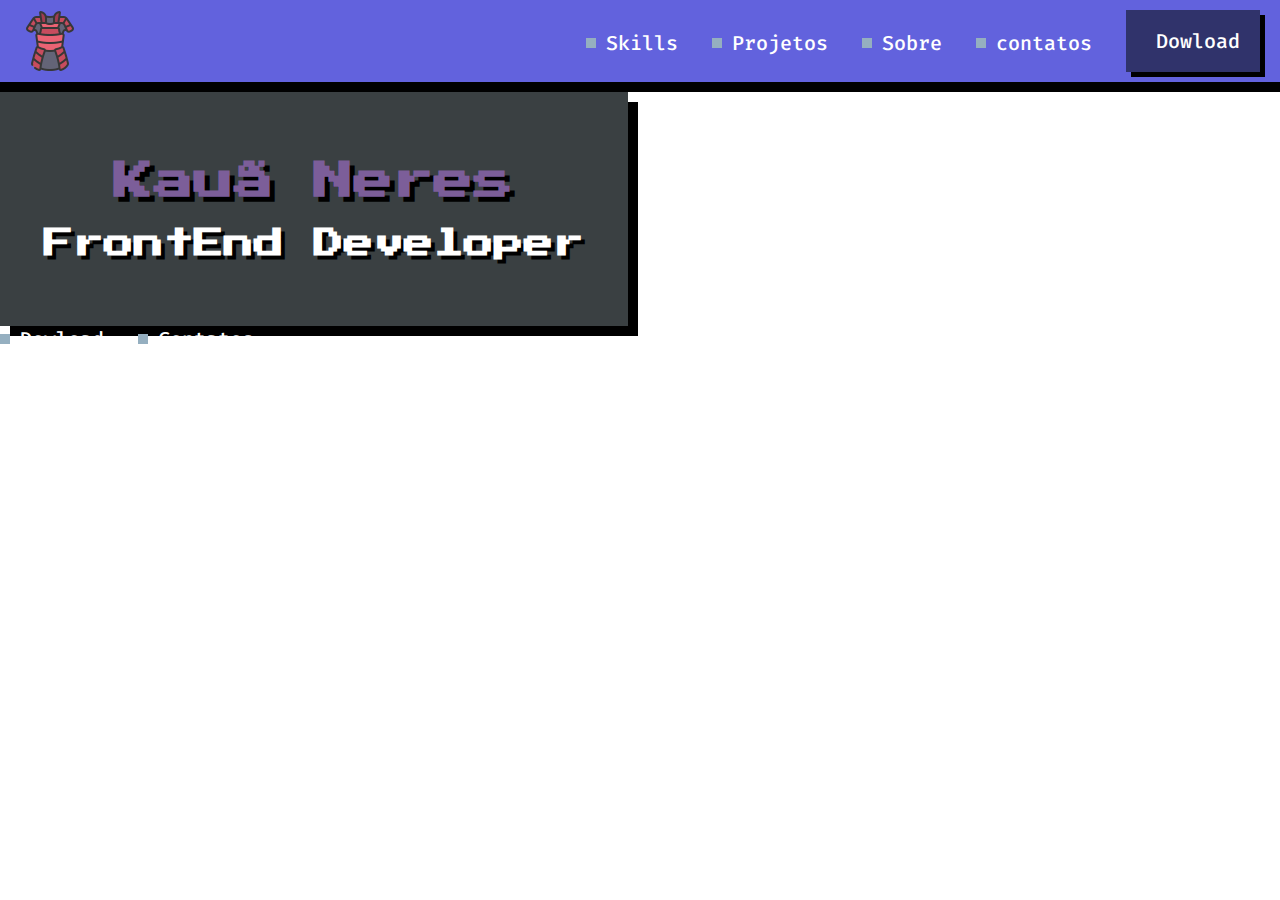
==== index.html @ cd91857e "create the box component" ====
<!DOCTYPE html>
<html lang="pt-BR">
<head>
    <meta charset="UTF-8">
    <meta name="viewport" content="width=device-width, initial-scale=1.0">
        
    <link rel="preconnect" href="https://fonts.googleapis.com">
<link rel="preconnect" href="https://fonts.gstatic.com" crossorigin>
<link href="https://fonts.googleapis.com/css2?family=Fira+Code:wght@300..700&family=Press+Start+2P&display=swap" rel="stylesheet">

    <link rel="stylesheet" href="/components/title.css">
    
    <title>Curso-HTML E CSS</title>
    <link rel="stylesheet" href="/CSS/reset.css">
    <link rel="stylesheet" href="CSS/style.css"/>
    <link rel="stylesheet" href="/components/subtitle.css">
    <link rel="stylesheet" href="/components/box.css">
<!-- esse sinal: >, serve para dizer que algo está dentro. Já esse: +, diz que algo é irmão, ou seja está ao lado e não dentro! -->
<body>
    <header>
        <img src="/img/icons8-samurai-60.png" alt="logo-curso">
        <nav>
            <a href="" lang="en">Skills</a>
            <a href="">Projetos</a>
            <a href="">Sobre</a>
            <a href="">contatos</a>
            <a id="button" href="" lang="en">Dowload</a>
        </nav>
<!-- Os comados a{} são usados para fazer toda a tag com o contéudo dentro. Já o comando [] é usado junto ao a{} para atribuir alguma coisa! -->
    </header>
<!-- html é conteúdo usando tags para ser semântioc(Expressivo, se comunica com navegador- mediador), estrutura- tags que demarcam apenas a estrutura(esqueleto) -->

<!-- CSS é a parte visual/animação -->

<!-- O id é para algo único -->

            <div id="box">
                <h1>Kauã Neres</h1>
                <h2>FrontEnd Developer<h2>
            </div>

            <div id="buttonorg">
                <a class="button2" href="">Dowload</a>
                <a class="button2" href="">Contatos</a>
            </div>

    </body>
</html>
---- components/title.css ----
h1{
    font-family: 'Press Start 2P', sans-serif ;
    font-size: 40px;
    color: #7C5E99;
    text-shadow: 5px 5px 0 black;
}
---- CSS/style.css ----
header{
    display: flex;
    justify-content: space-between;
    align-items: center;
    background-color: #6262dd;
    border-bottom: 10px solid black;
    padding: 10px 20px;
}
nav{
    text-align: right;
    /* o justify é para justicar e organizar todo o texto, mesmo se a tela diminuir ou aumentar */
}
a{
    display: inline-flex;
    align-items: center;
    color: white;
    font-size: 20px;
    font-family: "Fira Code";
    /* Weight=peso */
    font-weight: 500;  
    text-decoration: none;
    margin-right: 30px;
}
#button{
    display: inline-block;
    background-color: #30336b ;
    /* a tag "a" vem com a configuração inline por padrão, e para podermos editar o botão temos que mudar para inline-block */
    /* height é a altura */
    padding: 18px 20px;
    /* left: esquerdo, right: direito */
    box-shadow: 5px 5px 0 black;
    /* size: tamanho */
    /* display muda o comportamento da linha, de uma caixa invisível que está presente nos sites */
    /* display inline-block pega somente o contéudo já o inline pega toda a caixa/linha. Existe o contéudo e caixa(tag) */
    margin-right: 0;
}

a::before{
    content:"" ;
    background-color: #95afc0;
    width: 10px;
    height: 10px;
    margin-right: 10px;
}

#button:hover{
    background-color: #eb4d4b ;
    transform: scale(1.08);
    transition: transform 99ms linear ;
}
---- components/subtitle.css ----
h2{
    font-size: 30px;
    font-family: 'Press Start 2p', sans-serif;
    text-shadow: 4px 4px 0 black;
    color: white;
}
---- components/box.css ----
#box{
    display: inline-block;
    background-color: #3a4042;
    box-shadow: 10px 10px 0 black;
    text-align: center;
    padding: 42px 44px;
}

#box h1{
    margin-bottom: 28px;
}
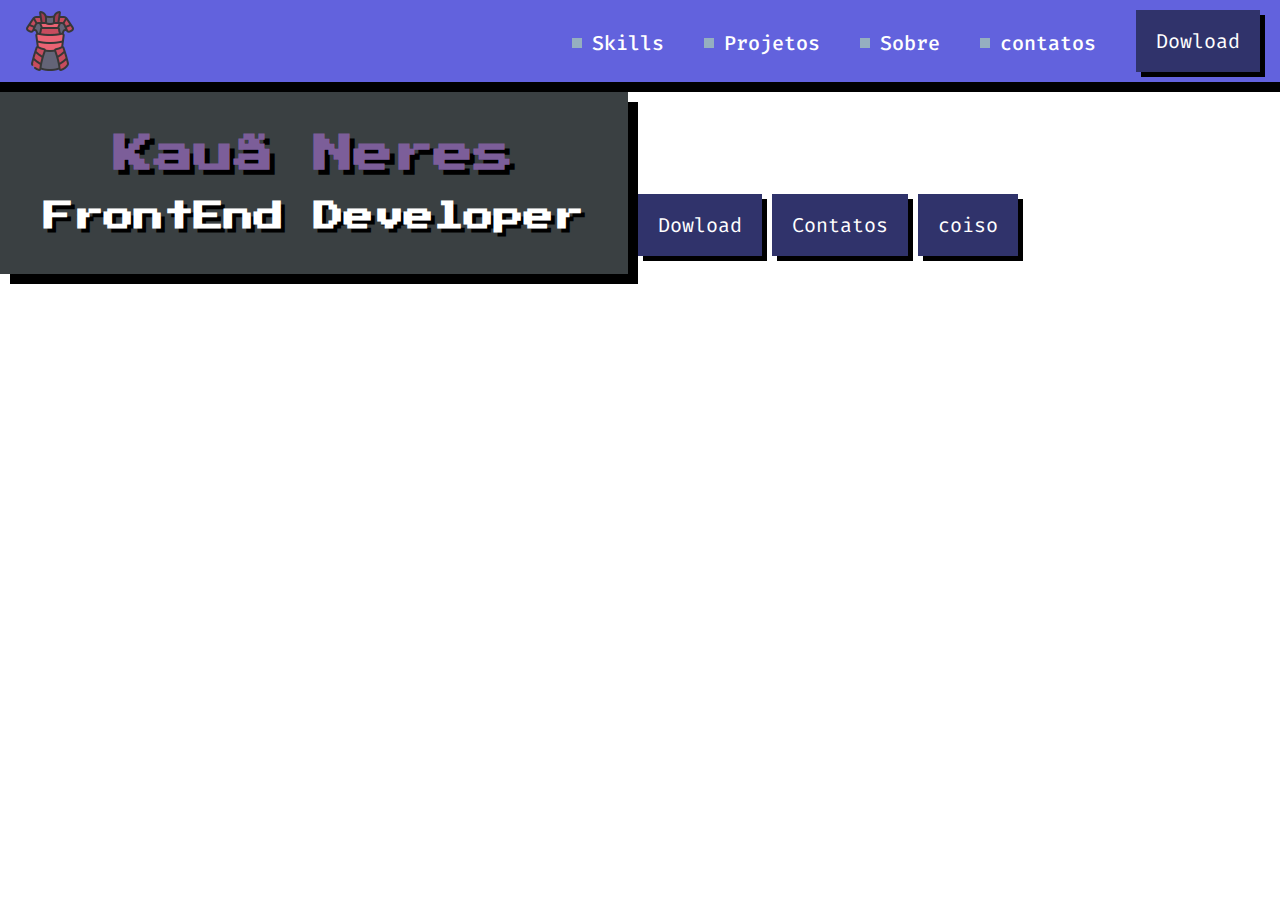
==== commit 4d5ff5f9: "create the components" ====
--- a/index.html
+++ b/index.html
@@ -7,24 +7,27 @@
     <link rel="preconnect" href="https://fonts.googleapis.com">
 <link rel="preconnect" href="https://fonts.gstatic.com" crossorigin>
 <link href="https://fonts.googleapis.com/css2?family=Fira+Code:wght@300..700&family=Press+Start+2P&display=swap" rel="stylesheet">
+    
+<title>Curso-HTML E CSS</title>
 
     <link rel="stylesheet" href="/components/title.css">
-    
-    <title>Curso-HTML E CSS</title>
     <link rel="stylesheet" href="/CSS/reset.css">
     <link rel="stylesheet" href="CSS/style.css"/>
     <link rel="stylesheet" href="/components/subtitle.css">
     <link rel="stylesheet" href="/components/box.css">
+    <link rel="stylesheet" href="/components/button.css">
+    <link rel="stylesheet" href="/components/action.css">
+    <link rel="stylesheet" href="/components/header.css">
 <!-- esse sinal: >, serve para dizer que algo está dentro. Já esse: +, diz que algo é irmão, ou seja está ao lado e não dentro! -->
 <body>
-    <header>
+    <header class="header">
         <img src="/img/icons8-samurai-60.png" alt="logo-curso">
         <nav>
-            <a href="" lang="en">Skills</a>
-            <a href="">Projetos</a>
-            <a href="">Sobre</a>
-            <a href="">contatos</a>
-            <a id="button" href="" lang="en">Dowload</a>
+            <a class="action" href="" lang="en">Skills</a>
+            <a class="action" href="">Projetos</a>
+            <a class="action" href="">Sobre</a>
+            <a class="action" href="">contatos</a>
+            <a class="button" href="" lang="en">Dowload</a>
         </nav>
 <!-- Os comados a{} são usados para fazer toda a tag com o contéudo dentro. Já o comando [] é usado junto ao a{} para atribuir alguma coisa! -->
     </header>
@@ -34,15 +37,13 @@
 
 <!-- O id é para algo único -->
 
-            <div id="box">
-                <h1>Kauã Neres</h1>
-                <h2>FrontEnd Developer<h2>
+            <div class="box">
+                <h1 class="title">Kauã Neres</h1>
+                <h2 class="subtitle">FrontEnd Developer<h2>
             </div>
 
-            <div id="buttonorg">
-                <a class="button2" href="">Dowload</a>
-                <a class="button2" href="">Contatos</a>
-            </div>
-
+        <a class="button" href="" lang="en">Dowload</a>
+        <a class="button" href="">Contatos</a>
+        <button class="button">coiso</button>
     </body>
 </html>--- a/components/title.css
+++ b/components/title.css
@@ -1,4 +1,4 @@
-h1{
+.title{
     font-family: 'Press Start 2P', sans-serif ;
     font-size: 40px;
     color: #7C5E99;
--- a/components/subtitle.css
+++ b/components/subtitle.css
@@ -1,4 +1,4 @@
-h2{
+.subtitle{
     font-size: 30px;
     font-family: 'Press Start 2p', sans-serif;
     text-shadow: 4px 4px 0 black;
--- a/components/box.css
+++ b/components/box.css
@@ -1,4 +1,4 @@
-#box{
+.box{
     display: inline-block;
     background-color: #3a4042;
     box-shadow: 10px 10px 0 black;
@@ -6,6 +6,6 @@
     padding: 42px 44px;
 }
 
-#box h1{
+.box .title{
     margin-bottom: 28px;
 }--- a/components/button.css
+++ b/components/button.css
@@ -0,0 +1,17 @@
+.button{
+    display: inline-block;
+    background-color: #30336b ;
+    padding: 18px 20px;
+    box-shadow: 5px 5px 0 black;
+    margin-right: 0;
+    font-family: "Fira Code";
+    font-size: 20px;
+    color: white;
+    text-decoration: none;
+}
+
+.button:hover{
+    background-color: #eb4d4b ;
+    transform: scale(1.08);
+    transition: transform 99ms linear ;
+}
--- a/components/action.css
+++ b/components/action.css
@@ -0,0 +1,19 @@
+.action{
+    display: inline-flex;
+    align-items: center;
+    color: white;
+    font-size: 20px;
+    font-family: "Fira Code";
+    /* Weight=peso */
+    font-weight: 500;  
+    text-decoration: none;
+    margin-right: 30px;
+}
+
+.action::before{
+    content:"" ;
+    background-color: #95afc0;
+    width: 10px;
+    height: 10px;
+    margin-right: 10px;
+}--- a/components/header.css
+++ b/components/header.css
@@ -0,0 +1,8 @@
+.header{
+    display: flex;
+    justify-content: space-between;
+    align-items: center;
+    background-color: #6262dd;
+    border-bottom: 10px solid black;
+    padding: 10px 20px;
+}
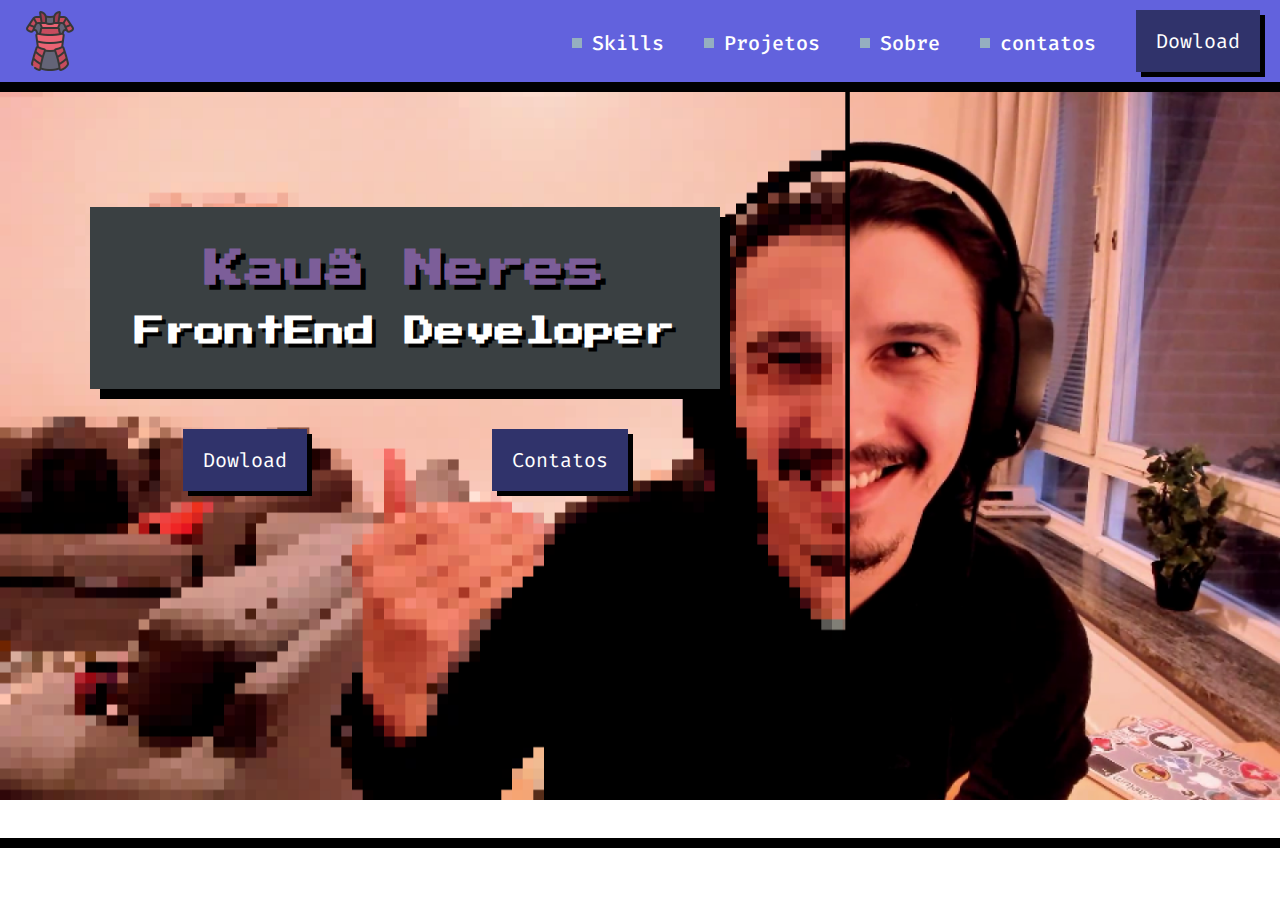
==== commit bab8bb9f: "create the banner component" ====
--- a/index.html
+++ b/index.html
@@ -10,14 +10,15 @@
     
 <title>Curso-HTML E CSS</title>
 
+    <link rel="stylesheet" href="/CSS/reset.css">
+    <link rel="stylesheet" href="/components/header.css">
+    <link rel="stylesheet" href="/components/banner.css">
+    <link rel="stylesheet" href="/components/box.css">
     <link rel="stylesheet" href="/components/title.css">
-    <link rel="stylesheet" href="/CSS/reset.css">
-    <link rel="stylesheet" href="CSS/style.css"/>
     <link rel="stylesheet" href="/components/subtitle.css">
-    <link rel="stylesheet" href="/components/box.css">
     <link rel="stylesheet" href="/components/button.css">
     <link rel="stylesheet" href="/components/action.css">
-    <link rel="stylesheet" href="/components/header.css">
+    <link rel="stylesheet" href="CSS/style.css"/>
 <!-- esse sinal: >, serve para dizer que algo está dentro. Já esse: +, diz que algo é irmão, ou seja está ao lado e não dentro! -->
 <body>
     <header class="header">
@@ -29,21 +30,19 @@
             <a class="action" href="">contatos</a>
             <a class="button" href="" lang="en">Dowload</a>
         </nav>
-<!-- Os comados a{} são usados para fazer toda a tag com o contéudo dentro. Já o comando [] é usado junto ao a{} para atribuir alguma coisa! -->
     </header>
-<!-- html é conteúdo usando tags para ser semântioc(Expressivo, se comunica com navegador- mediador), estrutura- tags que demarcam apenas a estrutura(esqueleto) -->
+        <section class="banner">
+            <div class="wrapper">
+                <div class="box">
+                     <h1 class="title">Kauã Neres</h1>
+                    <h2 class="subtitle">FrontEnd Developer<h2>
+                </div>
+                <div class="navigation">
+                    <a class="button" href="" lang="en">Dowload</a>
+                    <a class="button" href="">Contatos</a>
+                </div>
+            </div>
+        </section>
 
-<!-- CSS é a parte visual/animação -->
-
-<!-- O id é para algo único -->
-
-            <div class="box">
-                <h1 class="title">Kauã Neres</h1>
-                <h2 class="subtitle">FrontEnd Developer<h2>
-            </div>
-
-        <a class="button" href="" lang="en">Dowload</a>
-        <a class="button" href="">Contatos</a>
-        <button class="button">coiso</button>
     </body>
 </html>--- a/components/banner.css
+++ b/components/banner.css
@@ -0,0 +1,27 @@
+.banner{
+    box-sizing: border-box;
+    background-image: url(/img/photo.png) ;
+    background-repeat: no-repeat;
+    background-size: 100%;
+    border-bottom: 10px solid black;
+    height: 756px;
+    padding-top: 115px;
+    padding-left: 90px;
+
+}
+
+.banner .wrapper{
+    display: flex;
+    flex-direction: column;
+    width: 630px;
+}
+
+.banner .box{
+    margin-bottom: 40px;
+}
+
+.banner .navigation{
+    display: flex;
+    justify-content: space-around;
+}
+
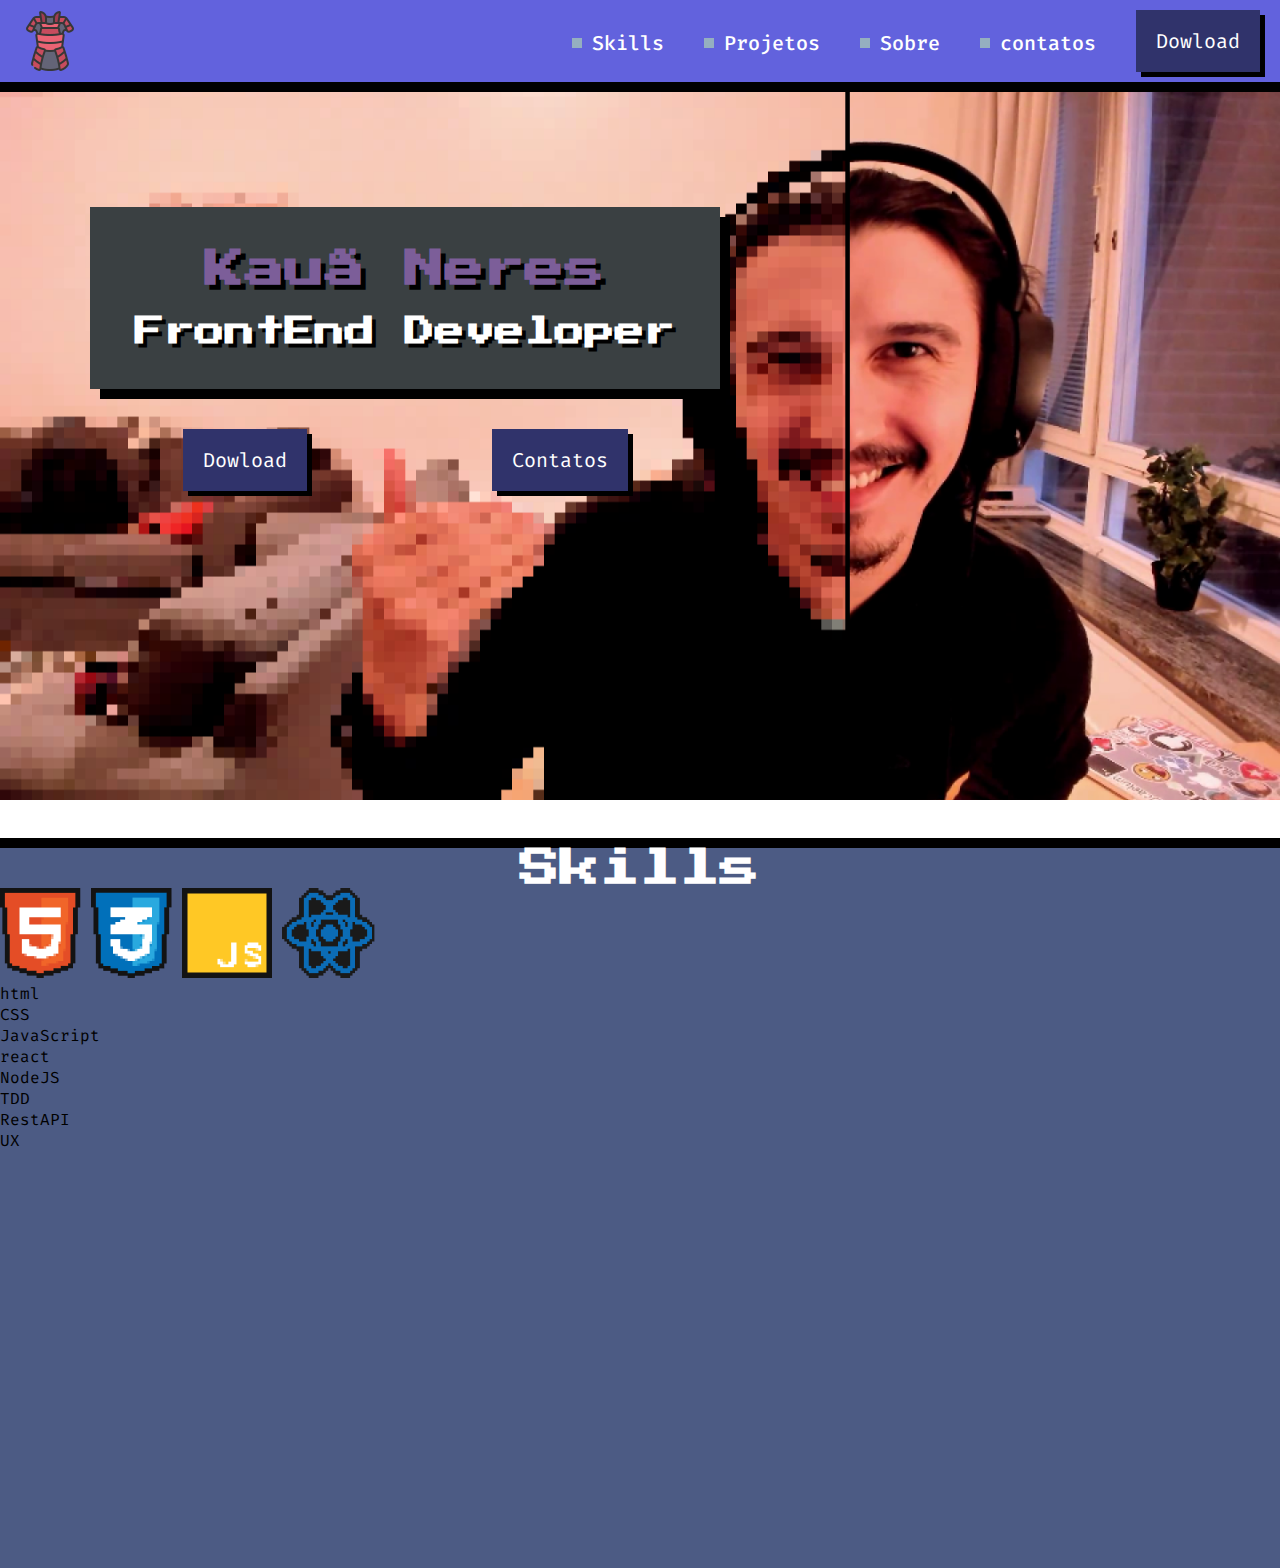
==== commit 22f2d036: "Create the variation title" ====
--- a/index.html
+++ b/index.html
@@ -19,6 +19,9 @@
     <link rel="stylesheet" href="/components/button.css">
     <link rel="stylesheet" href="/components/action.css">
     <link rel="stylesheet" href="CSS/style.css"/>
+    <link rel="stylesheet" href="/components/skills.css">
+    <link rel="stylesheet" href="/components/titletwo.css">
+    <link rel="stylesheet" href="/components/languages.css">
 <!-- esse sinal: >, serve para dizer que algo está dentro. Já esse: +, diz que algo é irmão, ou seja está ao lado e não dentro! -->
 <body>
     <header class="header">
@@ -43,6 +46,34 @@
                 </div>
             </div>
         </section>
+        
+        <section class="skills">
 
+            <h1 class="title -second">Skills</h1>
+
+            <div class="imgblock1">
+                <img class="logolanguages" src="/img/languages-logos/ico_html5.png" alt="html-logo">
+
+                <img class="logolanguages" src="/img/languages-logos/ico_css3.png" alt="logo-css">
+
+                <img class="logolanguages" src="/img/languages-logos/ico_js.png" alt="">
+
+                <img class="logolanguages" src="/img/languages-logos/ico_react.png" alt="">
+            </div>
+
+            <div class="block1">
+                <p class="languages">html</p>
+                <p class="languages">CSS</p>
+                <p class="languages">JavaScript</p>
+                <p class="languages">react</p>
+            </div>
+
+            <div class="block2">
+                <p class="languages">NodeJS</p>
+                <p class="languages">TDD</p>
+                <p class="languages">RestAPI</p>
+                <p class="languages">UX</p>
+            </div>
+        </section>
     </body>
 </html>--- a/components/banner.css
+++ b/components/banner.css
@@ -7,7 +7,6 @@
     height: 756px;
     padding-top: 115px;
     padding-left: 90px;
-
 }
 
 .banner .wrapper{
--- a/components/title.css
+++ b/components/title.css
@@ -3,4 +3,10 @@
     font-size: 40px;
     color: #7C5E99;
     text-shadow: 5px 5px 0 black;
+}
+
+.title.-second{
+    color: #fff;
+    text-shadow: none;
+    text-align: center;
 }--- a/CSS/style.css
+++ b/CSS/style.css
@@ -0,0 +1,5 @@
+
+<img src="/img/languages-logos/ico_nodejs.png" alt="">
+<img src="/img/languages-logos/ico_tdd.png" alt="">
+<img src="/img/languages-logos/ico_restapi.png" alt="">
+<img src="/img/languages-logos/ico_ux.png" alt="">--- a/components/skills.css
+++ b/components/skills.css
@@ -0,0 +1,7 @@
+.skills{
+    background-color: #4C5B84;
+    background-repeat: no-repeat;
+    height: 720px;
+    align-items: center;
+}
+
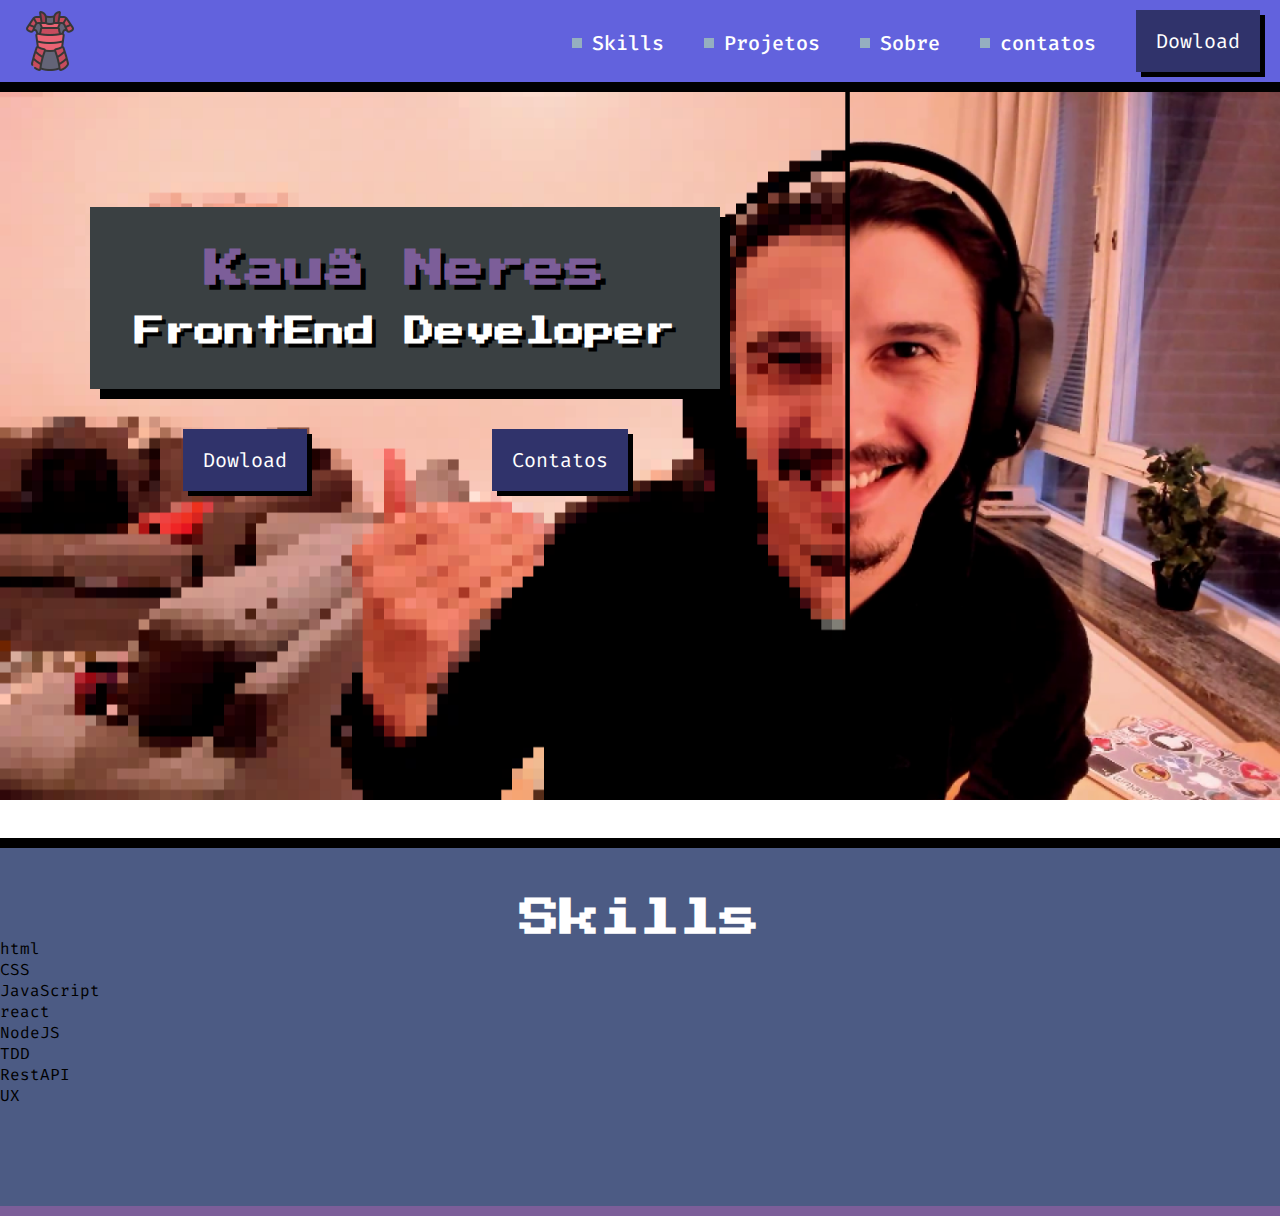
==== commit b744bf08: "create the section component" ====
--- a/index.html
+++ b/index.html
@@ -19,9 +19,9 @@
     <link rel="stylesheet" href="/components/button.css">
     <link rel="stylesheet" href="/components/action.css">
     <link rel="stylesheet" href="CSS/style.css"/>
-    <link rel="stylesheet" href="/components/skills.css">
-    <link rel="stylesheet" href="/components/titletwo.css">
-    <link rel="stylesheet" href="/components/languages.css">
+    <link rel="stylesheet" href="/components/section.css">
+
+
 <!-- esse sinal: >, serve para dizer que algo está dentro. Já esse: +, diz que algo é irmão, ou seja está ao lado e não dentro! -->
 <body>
     <header class="header">
@@ -47,19 +47,9 @@
             </div>
         </section>
         
-        <section class="skills">
+        <section class="section">
 
             <h1 class="title -second">Skills</h1>
-
-            <div class="imgblock1">
-                <img class="logolanguages" src="/img/languages-logos/ico_html5.png" alt="html-logo">
-
-                <img class="logolanguages" src="/img/languages-logos/ico_css3.png" alt="logo-css">
-
-                <img class="logolanguages" src="/img/languages-logos/ico_js.png" alt="">
-
-                <img class="logolanguages" src="/img/languages-logos/ico_react.png" alt="">
-            </div>
 
             <div class="block1">
                 <p class="languages">html</p>
--- a/components/section.css
+++ b/components/section.css
@@ -0,0 +1,9 @@
+.section{
+    background-color: #4C5B84;
+    background-repeat: no-repeat;
+    padding-top: 50px;
+    padding-bottom: 100px;
+    border-bottom: 10px solid #7C5E99;
+}
+
+
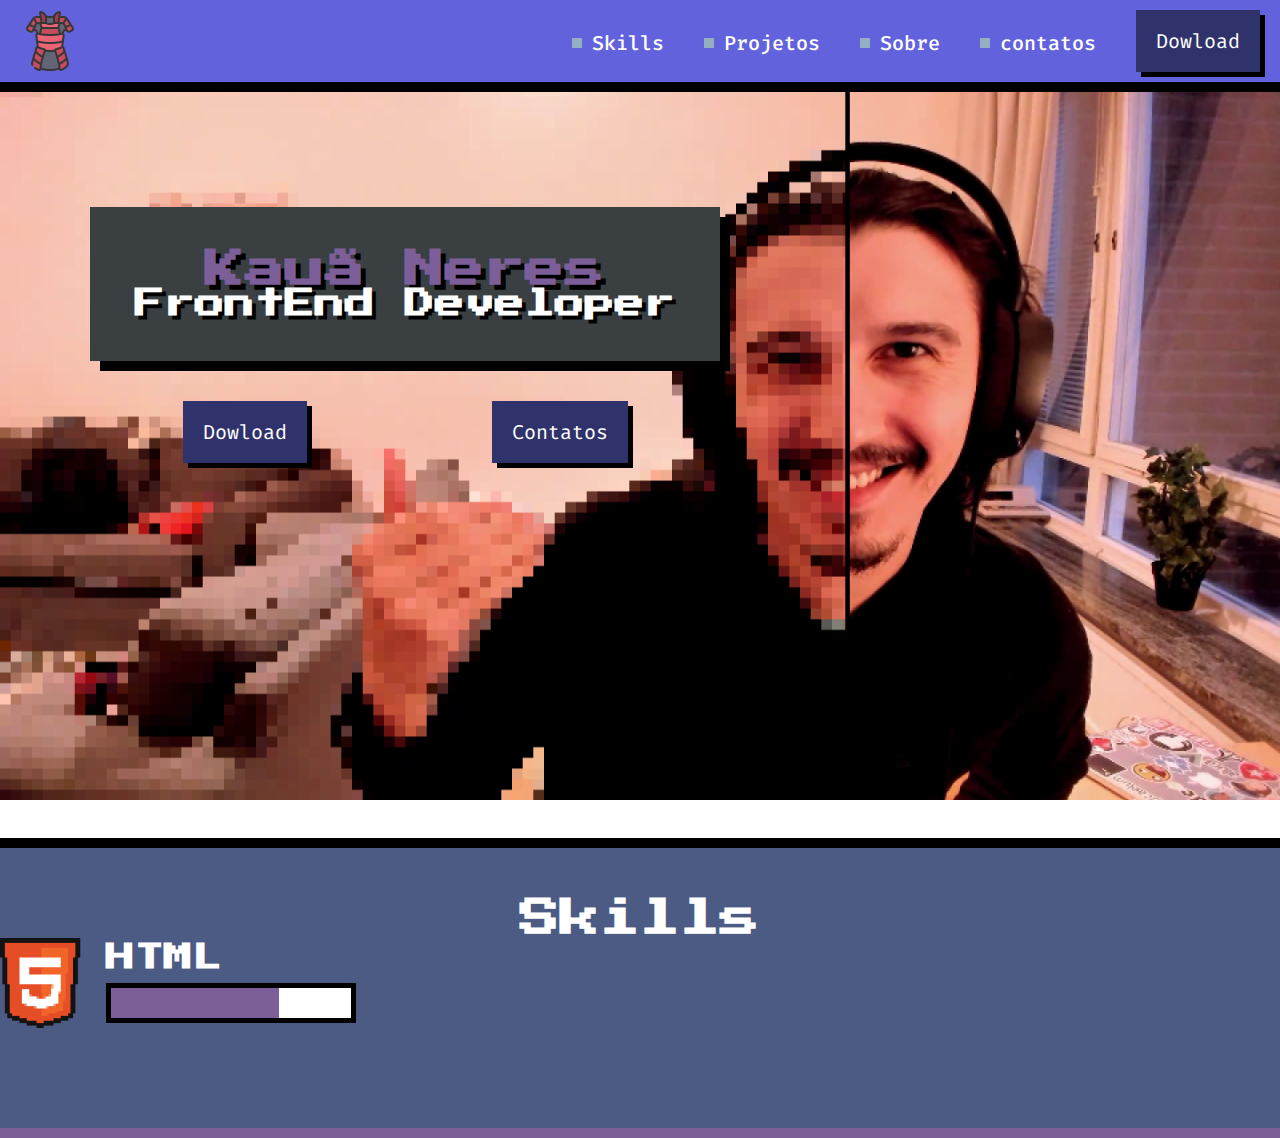
==== commit 2f154abb: "create the skills-tec components" ====
--- a/index.html
+++ b/index.html
@@ -14,12 +14,14 @@
     <link rel="stylesheet" href="/components/header.css">
     <link rel="stylesheet" href="/components/banner.css">
     <link rel="stylesheet" href="/components/box.css">
-    <link rel="stylesheet" href="/components/title.css">
+    <link rel="stylesheet" href="/components/main-title.css">
     <link rel="stylesheet" href="/components/subtitle.css">
     <link rel="stylesheet" href="/components/button.css">
     <link rel="stylesheet" href="/components/action.css">
     <link rel="stylesheet" href="CSS/style.css"/>
     <link rel="stylesheet" href="/components/section.css">
+    <link rel="stylesheet" href="/components/skills-tec.css">
+    <link rel="stylesheet" href="/components/progress.css">
 
 
 <!-- esse sinal: >, serve para dizer que algo está dentro. Já esse: +, diz que algo é irmão, ou seja está ao lado e não dentro! -->
@@ -37,7 +39,7 @@
         <section class="banner">
             <div class="wrapper">
                 <div class="box">
-                     <h1 class="title">Kauã Neres</h1>
+                     <h1 class="main-title">Kauã Neres</h1>
                     <h2 class="subtitle">FrontEnd Developer<h2>
                 </div>
                 <div class="navigation">
@@ -49,21 +51,19 @@
         
         <section class="section">
 
-            <h1 class="title -second">Skills</h1>
+            <h1 class="main-title -second">Skills</h1>
 
-            <div class="block1">
-                <p class="languages">html</p>
-                <p class="languages">CSS</p>
-                <p class="languages">JavaScript</p>
-                <p class="languages">react</p>
-            </div>
+            <article class="skills-tec"> <!--fora do site faz sentido-->
 
-            <div class="block2">
-                <p class="languages">NodeJS</p>
-                <p class="languages">TDD</p>
-                <p class="languages">RestAPI</p>
-                <p class="languages">UX</p>
-            </div>
+                     <img class="icon" src="/img/languages-logos/ico_html5.png" alt="logo do html5 em pixel art">
+                                     
+                     <div class="right">
+                         <h3 class="title">HTML</h3>
+                                 
+                         <progress class="progress-bar" max="100" value="70">70%</progress>
+                     </div>
+
+            </article>
         </section>
     </body>
 </html>--- a/components/main-title.css
+++ b/components/main-title.css
@@ -0,0 +1,12 @@
+.main-title{
+    font-family: 'Press Start 2P', sans-serif ;
+    font-size: 40px;
+    color: #7C5E99;
+    text-shadow: 5px 5px 0 black;
+}
+
+.main-title.-second{
+    color: #fff;
+    text-shadow: none;
+    text-align: center;
+}--- a/components/skills-tec.css
+++ b/components/skills-tec.css
@@ -0,0 +1,16 @@
+.skills-tec{
+    display: flex;
+    font-family: 'Press Start 2P', sans-serif ;
+    font-size: 25px;   
+    color: #fff;
+}
+
+.skills-tec .icon{
+    margin-right: 25px;
+}
+
+.skills-tec .right{
+    display: flex;
+    flex-direction: column;
+    justify-content: space-around;
+}
--- a/components/progress.css
+++ b/components/progress.css
@@ -0,0 +1,13 @@
+.progress-bar{
+    box-sizing: border-box;
+    border: 5px solid black;
+    height: 40px;
+}
+
+.progress-bar::-webkit-progress-bar{
+    background-color: #FFF;
+}
+
+.progress-bar::-webkit-progress-value{
+    background-color: #7C5E99;
+}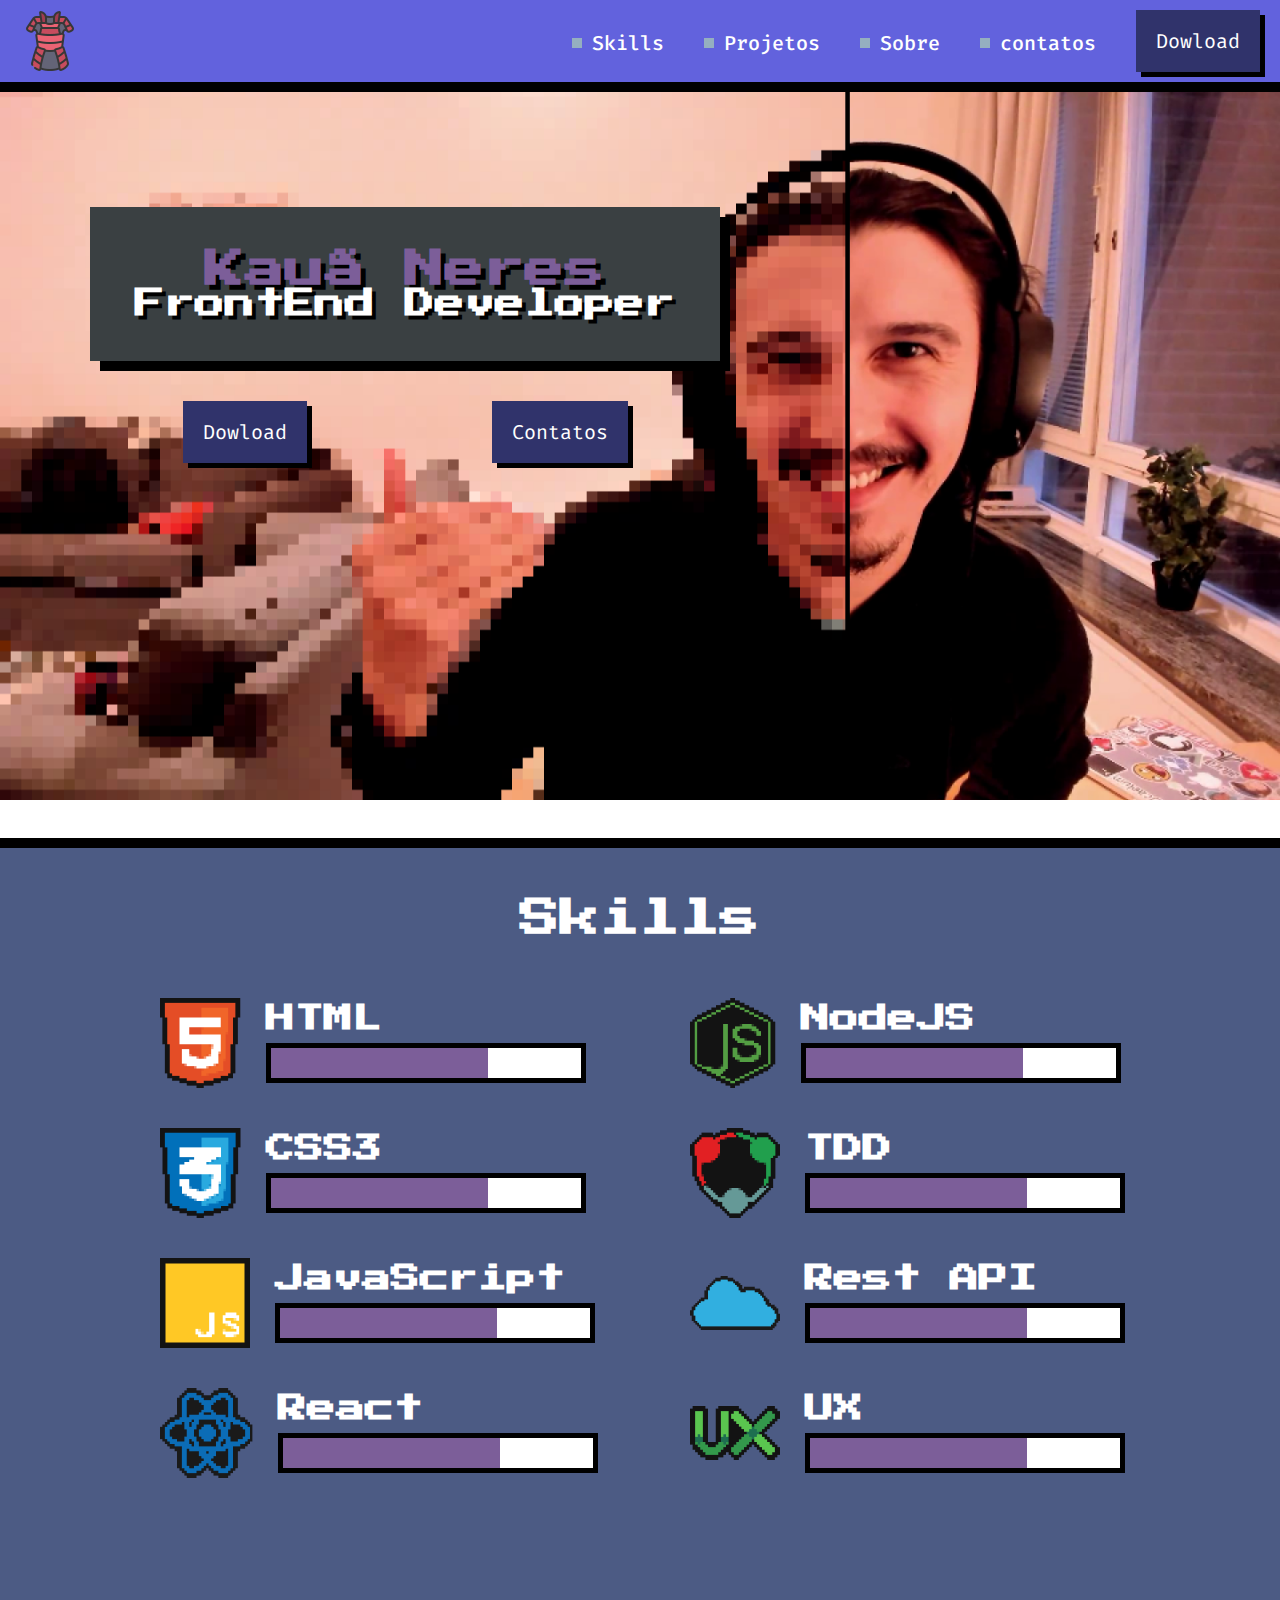
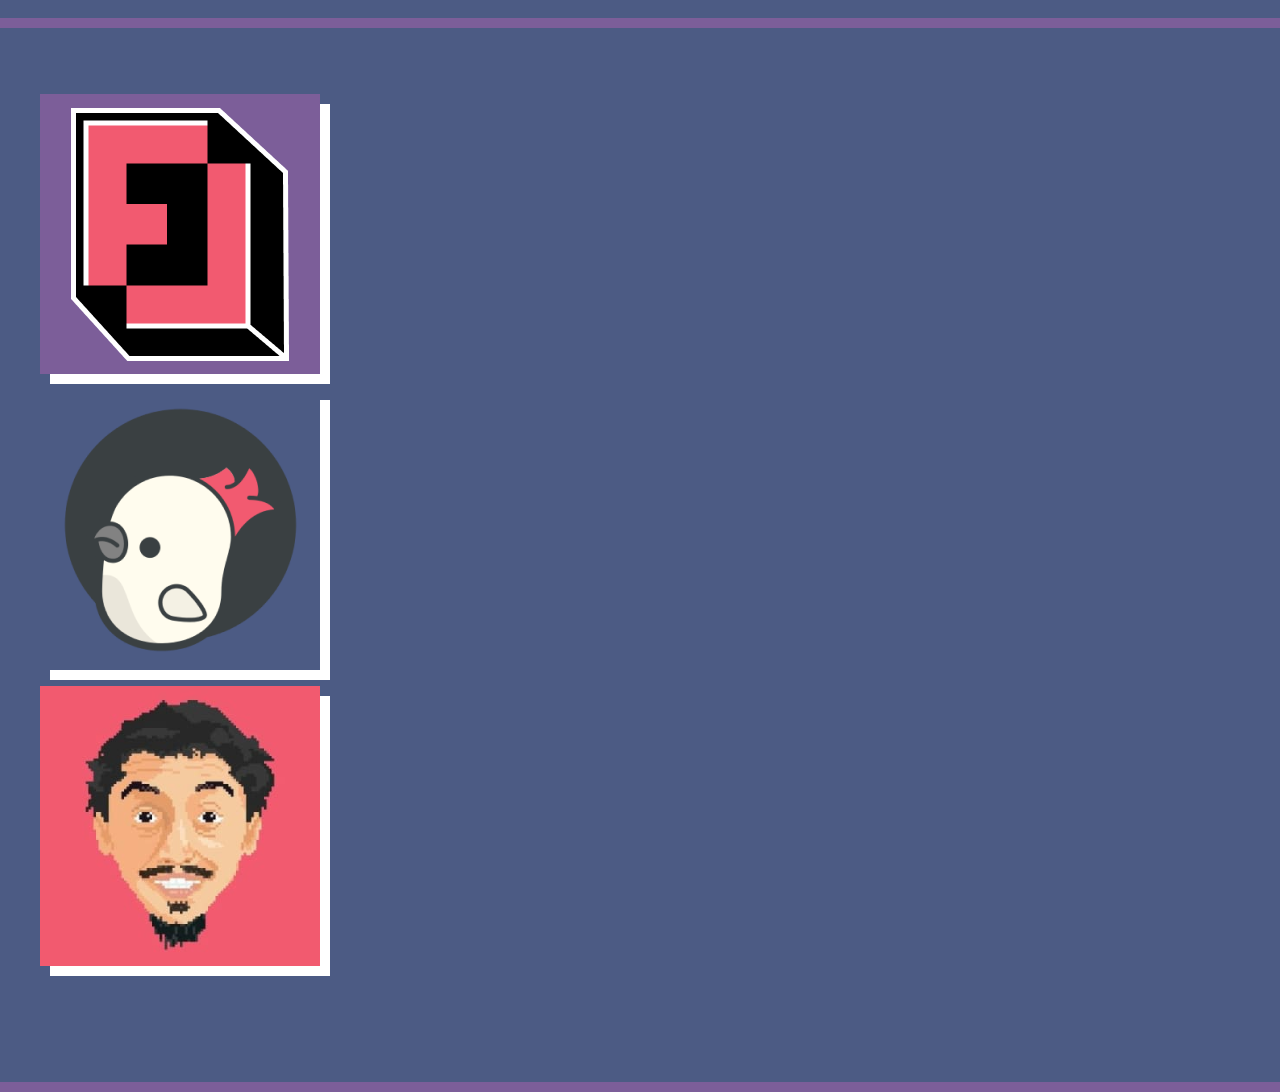
==== commit 91af5a98: "Crate the card section component" ====
--- a/index.html
+++ b/index.html
@@ -22,6 +22,8 @@
     <link rel="stylesheet" href="/components/section.css">
     <link rel="stylesheet" href="/components/skills-tec.css">
     <link rel="stylesheet" href="/components/progress.css">
+    <link rel="stylesheet" href="/components/wrapper-skills.css">
+  <link rel="stylesheet" href="/components/card-project.css">
 
 
 <!-- esse sinal: >, serve para dizer que algo está dentro. Já esse: +, diz que algo é irmão, ou seja está ao lado e não dentro! -->
@@ -53,17 +55,104 @@
 
             <h1 class="main-title -second">Skills</h1>
 
-            <article class="skills-tec"> <!--fora do site faz sentido-->
+            <div class="wrapper-skill">
 
-                     <img class="icon" src="/img/languages-logos/ico_html5.png" alt="logo do html5 em pixel art">
-                                     
-                     <div class="right">
-                         <h3 class="title">HTML</h3>
-                                 
-                         <progress class="progress-bar" max="100" value="70">70%</progress>
-                     </div>
+                     <article class="skills-tec">
+                         <img class="icon" src="/img/languages-logos/ico_html5.png" alt="logo do html 5 em pixel art">
+                         
+                         <div class="right">
+                             <h3 class="title">HTML</h3>
+                         
+                             <progress class="progress-bar" max="100" value="70">70%</progress>
+                         </div>
+                     </article>
 
-            </article>
+
+                     <article class="skills-tec">
+                         <img class="icon" src="/img/languages-logos/ico_nodejs.png" alt="logo do node js em pixel art">
+                         
+                         <div class="right">
+                             <h3 class="title">NodeJS</h3>
+                         
+                             <progress class="progress-bar" max="100" value="70">70%</progress>
+                         </div>
+                     </article>
+
+                     <article class="skills-tec">
+                         <img class="icon" src="/img/languages-logos/ico_css3.png" alt="logo do CSS 3 em pixel art">
+                         
+                         <div class="right">
+                             <h3 class="title">CSS3</h3>
+                         
+                             <progress class="progress-bar" max="100" value="70">70%</progress>
+                         </div>
+                     </article>
+
+                     <article class="skills-tec">
+                         <img class="icon" src="/img/languages-logos/ico_tdd.png" alt="logo do TDD em pixel art">
+                         
+                         <div class="right">
+                             <h3 class="title">TDD</h3>
+                         
+                             <progress class="progress-bar" max="100" value="70">70%</progress>
+                         </div>
+                     </article >
+
+                     <article class="skills-tec">
+                         <img class="icon" src="/img/languages-logos/ico_js.png" alt="logo do JavaScript em pixel art">
+                         
+                         <div class="right">
+                             <h3 class="title">JavaScript</h3>
+                         
+                             <progress class="progress-bar" max="100" value="70">70%</progress>
+                         </div>
+                     </article>
+
+                     <article class="skills-tec">
+                        <img class="icon" src="/img/languages-logos/ico_restapi.png" alt="logo do Rest API em pixel art">
+                        
+                        <div class="right">
+                            <h3 class="title">Rest API</h3>
+                        
+                            <progress class="progress-bar" max="100" value="70">70%</progress>
+                        </div>
+                    </article>
+
+                    <article class="skills-tec">
+                        <img class="icon" src="/img/languages-logos//ico_react.png" alt="logo do React em pixel art">
+                        
+                        <div class="right">
+                            <h3 class="title">React</h3>
+                        
+                            <progress class="progress-bar" max="100" value="70">70%</progress>
+                        </div>
+                    </article>
+
+                    <article class="skills-tec">
+                        <img class="icon" src="/img/languages-logos/ico_ux.png" alt="logo do UX em pixel art">
+                        
+                        <div class="right">
+                            <h3 class="title">UX</h3>
+                        
+                            <progress class="progress-bar" max="100" value="70">70%</progress>
+                        </div>
+                    </article>
+            </div>
         </section>
+
+        <section class="section">
+            <figure class="card-project">
+                <img class="logo" src="/img/logo-firedlabs.png" alt="Logo da firedlabs">
+            </figure>
+
+            <figure class="card-project -blue">
+                <img class="logo" src="/img/logo-collabcode.png" alt="logo da collabcode">
+            </figure>
+
+            <figure class="card-project">
+                <img class="logo" src="/img/portfolio.png" alt="logo do canal">
+            </figure>
+        </section>
+
     </body>
 </html>--- a/components/section.css
+++ b/components/section.css
@@ -6,4 +6,7 @@
     border-bottom: 10px solid #7C5E99;
 }
 
+.section .main-title{
+    margin-bottom: 60px;
+}
 
--- a/components/skills-tec.css
+++ b/components/skills-tec.css
@@ -1,5 +1,6 @@
 .skills-tec{
     display: flex;
+    align-items: center;
     font-family: 'Press Start 2P', sans-serif ;
     font-size: 25px;   
     color: #fff;
--- a/components/wrapper-skills.css
+++ b/components/wrapper-skills.css
@@ -0,0 +1,25 @@
+.wrapper-skill{
+    display: flex;
+    flex-wrap: wrap;
+    max-width: 960px;
+    margin-left: auto;
+    margin-right: auto;
+}
+
+.wrapper-skill .skills-tec{
+    width: 430px;
+    margin-bottom: 40px;
+}
+
+.wrapper-skill .skills-tec:nth-child(odd){
+    margin-right: 100px;
+}
+
+.wrapper-skill .progress-bar{
+    width: 320px;
+}
+
+.skills-tec .title{
+    margin-bottom: 10px;
+}
+
--- a/components/card-project.css
+++ b/components/card-project.css
@@ -0,0 +1,13 @@
+.card-project{
+    display: flex;
+    justify-content: center;
+    align-items: center;
+    background-color: #7C5E99; 
+    width: 280px;
+    height: 280px;
+    box-shadow: 10px 10px 0 #fff ;
+}
+
+.card-project.-blue{
+    background-color: #4C5B84;
+}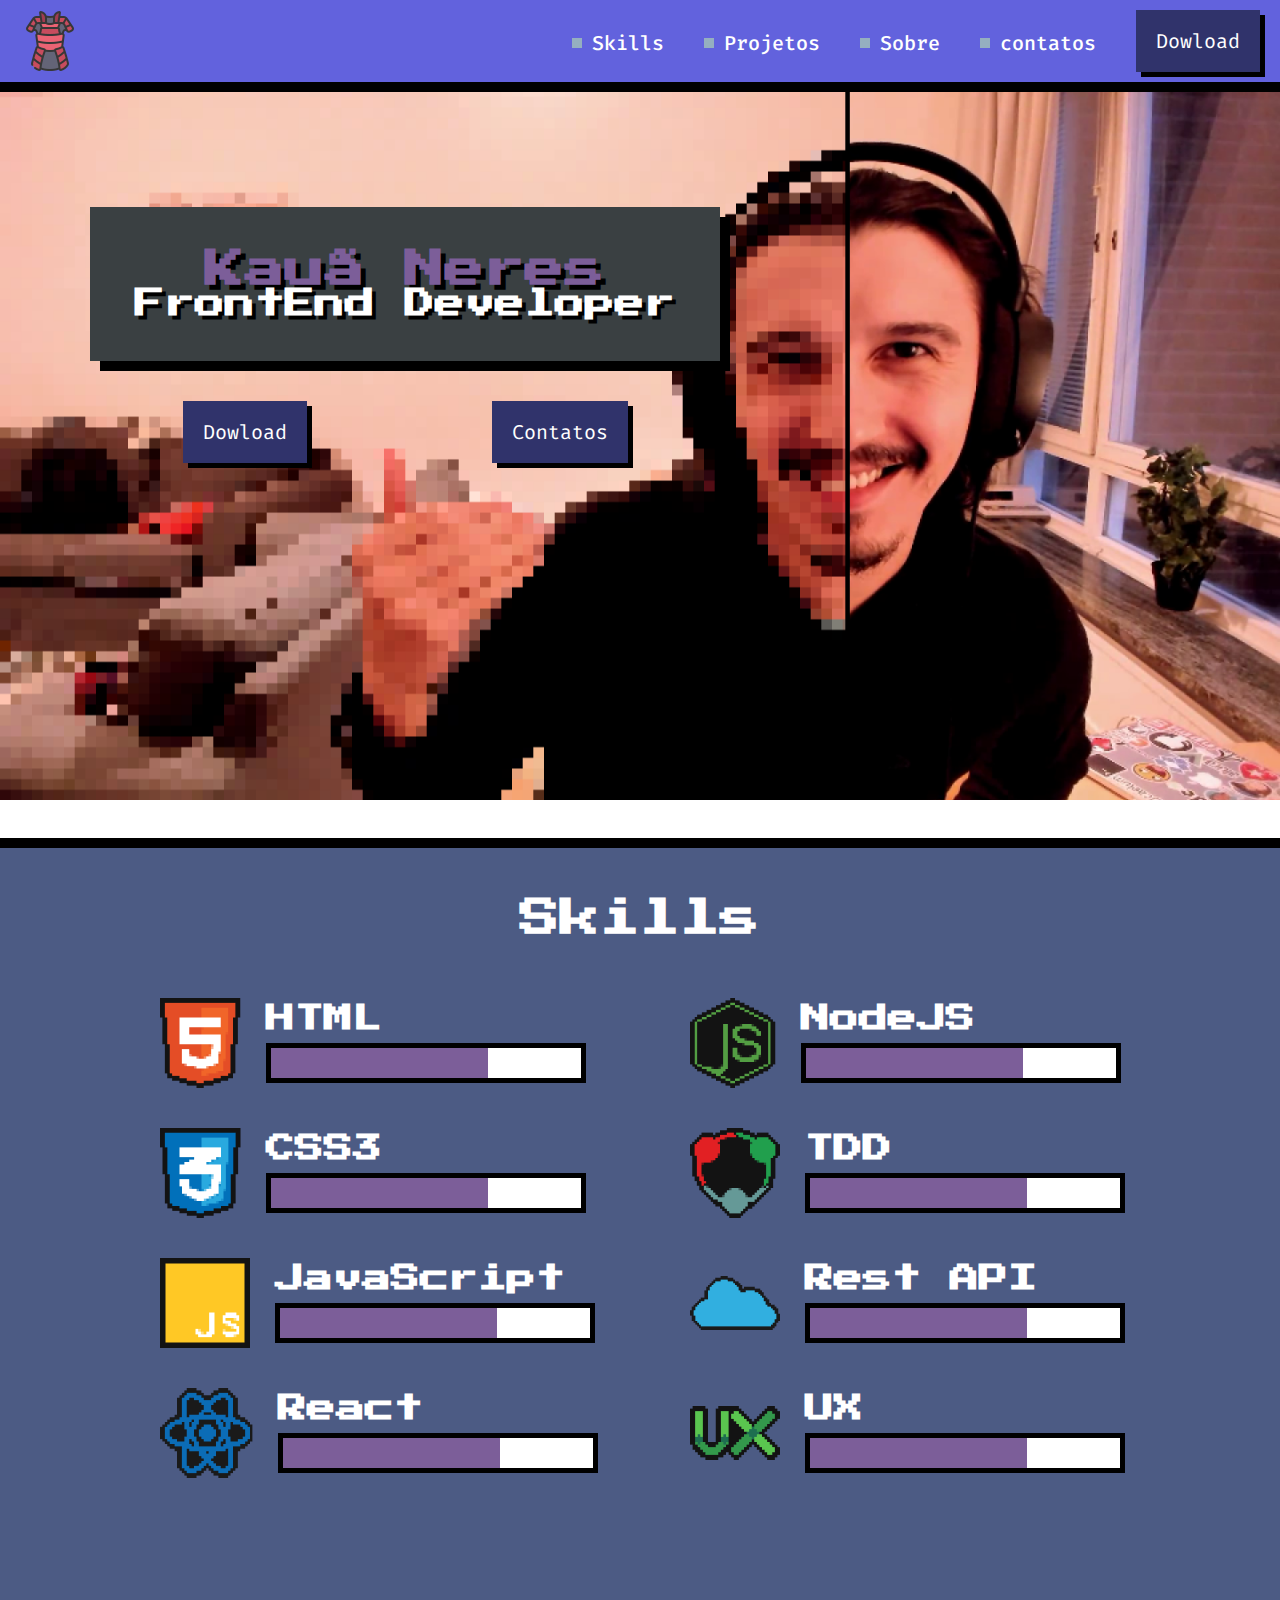
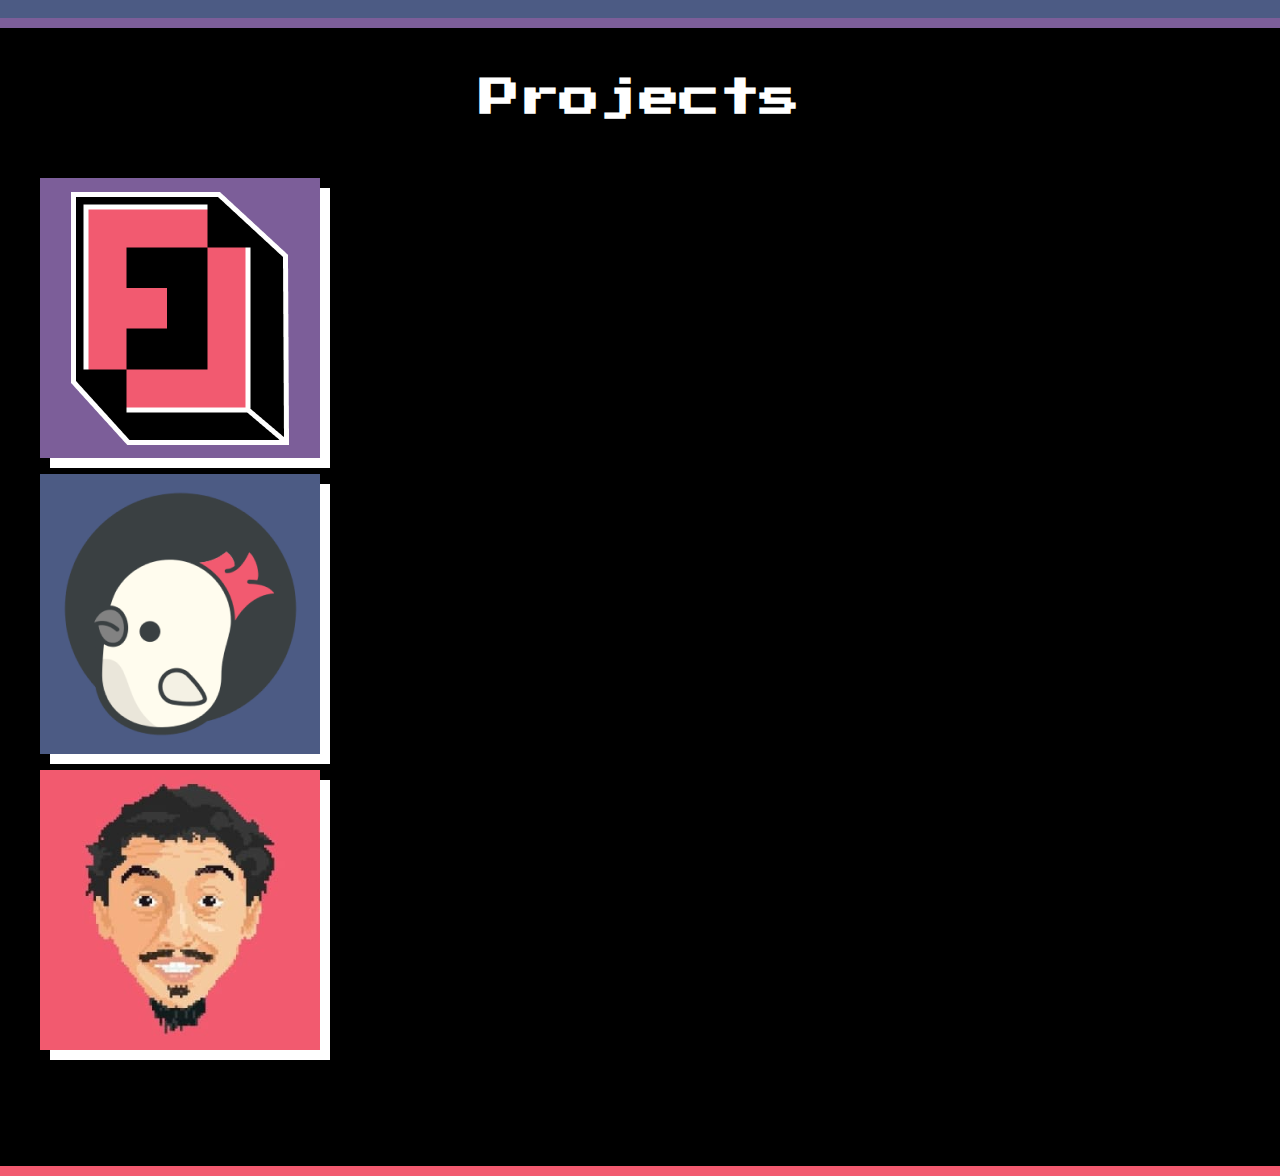
==== commit 737af528: "add the varietion in section component" ====
--- a/index.html
+++ b/index.html
@@ -140,7 +140,8 @@
             </div>
         </section>
 
-        <section class="section">
+        <section class="section -bgblack -bdfirst">
+            <h2 class="main-title -second">Projects</h2>
             <figure class="card-project">
                 <img class="logo" src="/img/logo-firedlabs.png" alt="Logo da firedlabs">
             </figure>
--- a/components/section.css
+++ b/components/section.css
@@ -10,3 +10,10 @@
     margin-bottom: 60px;
 }
 
+.section.-bgblack{
+    background-color: black;
+}
+
+.section.-bdfirst{
+    border-color: #F25A70;
+}